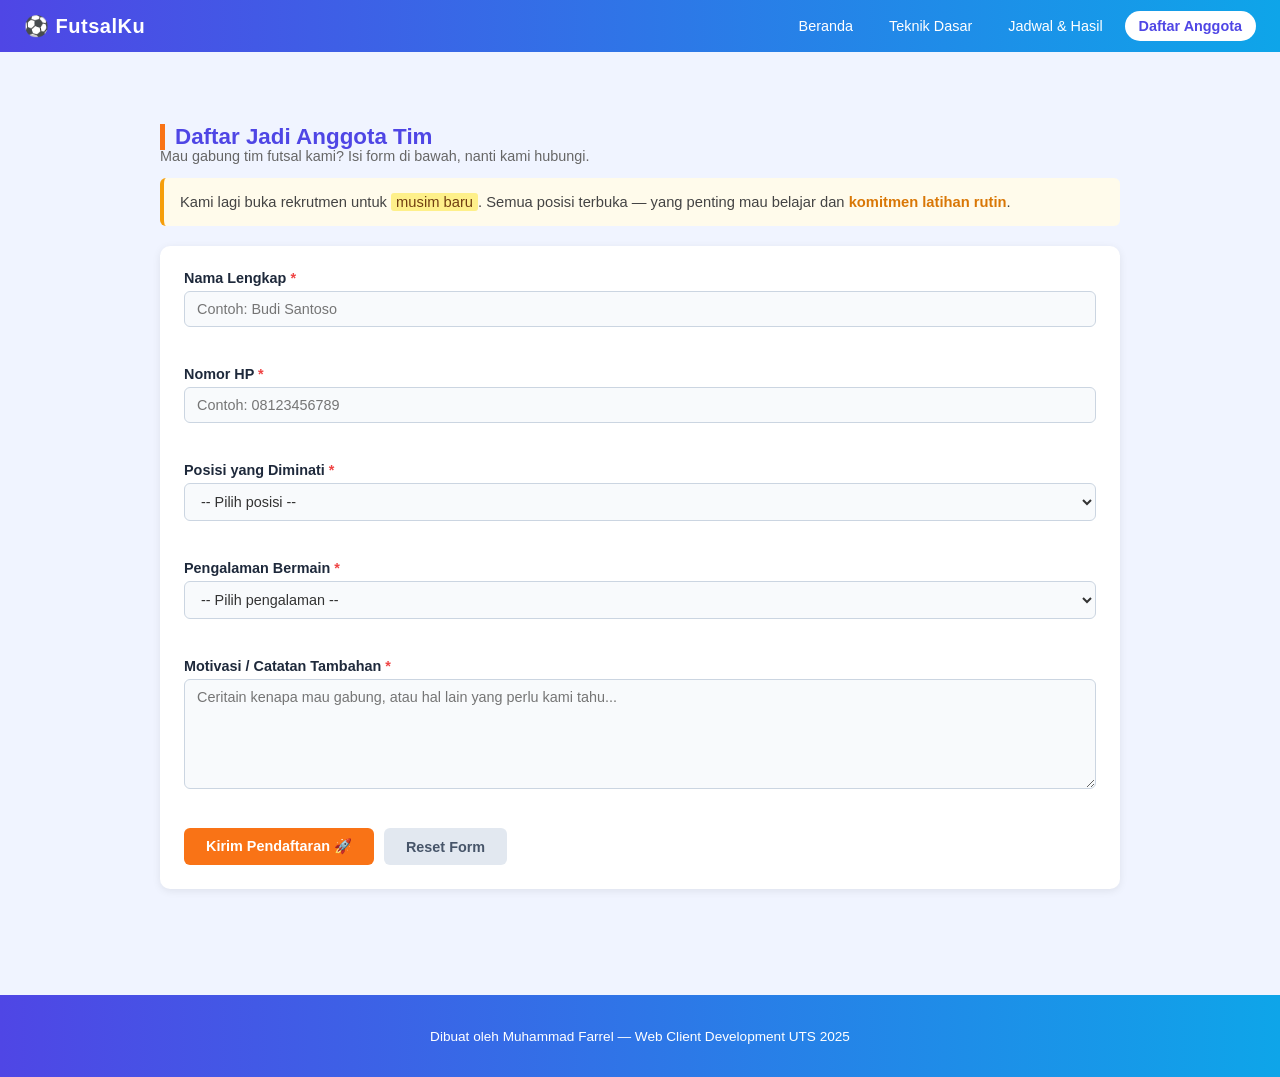
==== daftar.html @ a8e149c3 "UAS: Tambah form pendaftaran anggota tim futsal dengan validasi JS dan localStorage" ====
<!DOCTYPE html>
<html lang="id">
<head>
  <meta charset="UTF-8" />
  <meta name="viewport" content="width=device-width, initial-scale=1.0" />
  <title>FutsalKu - Daftar Anggota</title>
  <link rel="stylesheet" href="style.css" />
</head>
<body>

  <nav>
    <a href="index.html" class="nav-brand">⚽ FutsalKu</a>
    <ul class="nav-links">
      <li><a href="index.html">Beranda</a></li>
      <li><a href="teknik.html">Teknik Dasar</a></li>
      <li><a href="jadwal.html">Jadwal &amp; Hasil</a></li>
      <li><a href="daftar.html" class="active">Daftar Anggota</a></li>
    </ul>
  </nav>

  <div class="section">

    <h2>Daftar Jadi Anggota Tim</h2>
    <p style="color: #666; font-size: 0.9rem; margin-top: -8px; margin-bottom: 14px;">
      Mau gabung tim futsal kami? Isi form di bawah, nanti kami hubungi.
    </p>

    <div class="info-box">
      Kami lagi buka rekrutmen untuk <mark class="highlight">musim baru</mark>. 
      Semua posisi terbuka — yang penting mau belajar dan <strong>komitmen latihan rutin</strong>.
    </div>

    <!-- FORM PENDAFTARAN -->
    <form id="form-daftar" class="form-daftar" novalidate>

      <div class="form-group">
        <label for="nama">Nama Lengkap <span class="required-mark">*</span></label>
        <input
          type="text"
          id="nama"
          name="nama"
          placeholder="Contoh: Budi Santoso"
          minlength="3"
          maxlength="60"
        />
        <span class="error-msg" id="error-nama"></span>
      </div>

      <div class="form-group">
        <label for="noHp">Nomor HP <span class="required-mark">*</span></label>
        <input
          type="tel"
          id="noHp"
          name="noHp"
          placeholder="Contoh: 08123456789"
          pattern="^08[0-9]{8,11}$"
        />
        <span class="error-msg" id="error-noHp"></span>
      </div>

      <div class="form-group">
        <label for="posisi">Posisi yang Diminati <span class="required-mark">*</span></label>
        <select id="posisi" name="posisi">
          <option value="">-- Pilih posisi --</option>
          <option value="Kiper (GK)">Kiper (GK)</option>
          <option value="Anchor">Anchor</option>
          <option value="Flank Kiri">Flank Kiri</option>
          <option value="Flank Kanan">Flank Kanan</option>
          <option value="Pivot">Pivot</option>
          <option value="Fleksibel">Fleksibel (bisa semua)</option>
        </select>
        <span class="error-msg" id="error-posisi"></span>
      </div>

      <div class="form-group">
        <label for="pengalaman">Pengalaman Bermain <span class="required-mark">*</span></label>
        <select id="pengalaman" name="pengalaman">
          <option value="">-- Pilih pengalaman --</option>
          <option value="Pemula (belum pernah)">Pemula (belum pernah main)</option>
          <option value="Casual (main santai)">Casual (main santai)</option>
          <option value="1-2 tahun">1–2 tahun</option>
          <option value="3-5 tahun">3–5 tahun</option>
          <option value="Lebih dari 5 tahun">Lebih dari 5 tahun</option>
        </select>
        <span class="error-msg" id="error-pengalaman"></span>
      </div>

      <div class="form-group">
        <label for="motivasi">Motivasi / Catatan Tambahan <span class="required-mark">*</span></label>
        <textarea
          id="motivasi"
          name="motivasi"
          rows="4"
          placeholder="Ceritain kenapa mau gabung, atau hal lain yang perlu kami tahu..."
          minlength="10"
          maxlength="400"
        ></textarea>
        <span class="error-msg" id="error-motivasi"></span>
      </div>

      <div class="form-actions">
        <button type="submit" id="btn-submit" class="btn-form">Kirim Pendaftaran 🚀</button>
        <button type="button" id="btn-reset" class="btn-form btn-form-secondary">Reset Form</button>
      </div>

    </form>

    <!-- PESAN SUKSES -->
    <div id="sukses-msg" class="sukses-box" style="display:none;">
      ✅ <strong>Pendaftaran berhasil disimpan!</strong><br>
      Kami akan menghubungi kamu secepatnya. Pantau terus info latihan di halaman
      <a href="jadwal.html">Jadwal &amp; Hasil</a>.
    </div>

    <!-- TAMPILAN DATA TERSIMPAN -->
    <div id="data-tersimpan-wrapper" style="display:none;">
      <h2>Data Pendaftaran Tersimpan</h2>
      <p style="color:#666; font-size:0.9rem; margin-top:-8px; margin-bottom:12px;">
        Data ini diambil dari localStorage browser kamu.
      </p>
      <div class="info-box" id="data-tersimpan-isi"></div>
      <button type="button" id="btn-hapus" class="btn-form btn-form-danger" style="margin-top:10px;">
        🗑️ Hapus Data
      </button>
    </div>

  </div>

  <footer>
    <p>Dibuat oleh Muhammad Farrel &mdash; Web Client Development UTS 2025</p>
  </footer>

  <script>
    // =============================================
    // Kunci localStorage
    // =============================================
    const STORAGE_KEY = 'futsalku_daftar';

    // Referensi elemen
    const form         = document.getElementById('form-daftar');
    const suksesMsg    = document.getElementById('sukses-msg');
    const dataWrapper  = document.getElementById('data-tersimpan-wrapper');
    const dataIsi      = document.getElementById('data-tersimpan-isi');
    const btnReset     = document.getElementById('btn-reset');
    const btnHapus     = document.getElementById('btn-hapus');

    // =============================================
    // Isi ulang form dari localStorage saat halaman dibuka
    // =============================================
    function muatDataTersimpan() {
      const raw = localStorage.getItem(STORAGE_KEY);
      if (!raw) return;

      const data = JSON.parse(raw);

      // Isi kembali nilai di form
      document.getElementById('nama').value        = data.nama        || '';
      document.getElementById('noHp').value        = data.noHp        || '';
      document.getElementById('posisi').value      = data.posisi      || '';
      document.getElementById('pengalaman').value  = data.pengalaman  || '';
      document.getElementById('motivasi').value    = data.motivasi    || '';

      // Tampilkan ringkasan data di bawah form
      tampilkanDataTersimpan(data);
    }

    function tampilkanDataTersimpan(data) {
      dataWrapper.style.display = 'block';
      dataIsi.innerHTML =
        '<strong>Nama:</strong> '        + data.nama       + '<br>' +
        '<strong>No. HP:</strong> '      + data.noHp       + '<br>' +
        '<strong>Posisi:</strong> '      + data.posisi     + '<br>' +
        '<strong>Pengalaman:</strong> '  + data.pengalaman + '<br>' +
        '<strong>Motivasi:</strong> '    + data.motivasi;
    }

    // =============================================
    // Validasi manual JavaScript
    // =============================================
    function clearErrors() {
      document.querySelectorAll('.error-msg').forEach(el => el.textContent = '');
      document.querySelectorAll('.form-group input, .form-group select, .form-group textarea')
        .forEach(el => el.classList.remove('input-error'));
    }

    function setError(fieldId, pesan) {
      document.getElementById('error-' + fieldId).textContent = pesan;
      document.getElementById(fieldId).classList.add('input-error');
    }

    function validasiForm() {
      clearErrors();
      let valid = true;

      const nama       = document.getElementById('nama').value.trim();
      const noHp       = document.getElementById('noHp').value.trim();
      const posisi     = document.getElementById('posisi').value;
      const pengalaman = document.getElementById('pengalaman').value;
      const motivasi   = document.getElementById('motivasi').value.trim();

      if (nama.length < 3) {
        setError('nama', 'Nama minimal 3 karakter.');
        valid = false;
      }

      // Validasi nomor HP: harus diawali 08 dan panjang 10-13 digit
      if (!/^08[0-9]{8,11}$/.test(noHp)) {
        setError('noHp', 'Nomor HP tidak valid. Contoh: 08123456789');
        valid = false;
      }

      if (!posisi) {
        setError('posisi', 'Pilih posisi yang kamu minati.');
        valid = false;
      }

      if (!pengalaman) {
        setError('pengalaman', 'Pilih tingkat pengalamanmu.');
        valid = false;
      }

      if (motivasi.length < 10) {
        setError('motivasi', 'Isi motivasi minimal 10 karakter.');
        valid = false;
      }

      return valid;
    }

    // =============================================
    // Submit form
    // =============================================
    form.addEventListener('submit', function (e) {
      e.preventDefault();

      if (!validasiForm()) return;

      const data = {
        nama:       document.getElementById('nama').value.trim(),
        noHp:       document.getElementById('noHp').value.trim(),
        posisi:     document.getElementById('posisi').value,
        pengalaman: document.getElementById('pengalaman').value,
        motivasi:   document.getElementById('motivasi').value.trim(),
        waktu:      new Date().toLocaleString('id-ID')
      };

      // Simpan ke localStorage
      localStorage.setItem(STORAGE_KEY, JSON.stringify(data));

      // Tampilkan pesan sukses
      suksesMsg.style.display = 'block';
      suksesMsg.scrollIntoView({ behavior: 'smooth', block: 'center' });

      // Update tampilan data tersimpan
      tampilkanDataTersimpan(data);
    });

    // =============================================
    // Reset form
    // =============================================
    btnReset.addEventListener('click', function () {
      clearErrors();
      form.reset();
      suksesMsg.style.display = 'none';
    });

    // =============================================
    // Hapus data dari localStorage
    // =============================================
    btnHapus.addEventListener('click', function () {
      localStorage.removeItem(STORAGE_KEY);
      dataWrapper.style.display = 'none';
      suksesMsg.style.display = 'none';
      form.reset();
      clearErrors();
    });

    // =============================================
    // Jalankan saat halaman pertama kali dibuka
    // =============================================
    muatDataTersimpan();
  </script>

</body>
</html>
---- style.css ----
/* style.css - FutsalKu */

body {
    font-family: Arial, sans-serif;
    margin: 0;
    padding: 0;
    background-color: #f0f4ff;
    color: #333;
}

/* ====== NAVBAR ====== */
nav {
    background: linear-gradient(to right, #4f46e5, #0ea5e9);
    padding: 14px 24px;
    display: flex;
    align-items: center;
    justify-content: space-between;
}

.nav-brand {
    color: white;
    text-decoration: none;
    font-size: 1.25rem;
    font-weight: bold;
    letter-spacing: 0.5px;
}

.nav-links {
    list-style: none;
    margin: 0;
    padding: 0;
    display: flex;
    gap: 8px;
}

.nav-links li a {
    color: white;
    text-decoration: none;
    padding: 7px 14px;
    border-radius: 20px;
    font-size: 0.9rem;
}

.nav-links li a:hover {
    background-color: rgba(255, 255, 255, 0.25);
}

.nav-links li a.active {
    background-color: white;
    color: #4f46e5;
    font-weight: bold;
}

/* ====== HERO ====== */
.hero {
    background: linear-gradient(135deg, #4f46e5 0%, #06b6d4 100%);
    color: white;
    padding: 60px 24px;
    text-align: center;
}

.hero h1 {
    font-size: 2.2rem;
    margin-bottom: 12px;
}

.hero p {
    font-size: 1.05rem;
    color: #dbeafe;
    margin-bottom: 24px;
    max-width: 500px;
    margin-left: auto;
    margin-right: auto;
}

.btn {
    display: inline-block;
    background-color: #f97316;
    color: white;
    padding: 10px 26px;
    border-radius: 6px;
    text-decoration: none;
    font-weight: bold;
    font-size: 0.95rem;
}

.btn:hover {
    background-color: #ea580c;
}

/* ====== SECTION ====== */
.section {
    max-width: 960px;
    margin: 0 auto;
    padding: 36px 20px;
}

h2 {
    font-size: 1.4rem;
    color: #4f46e5;
    margin-top: 36px;
    margin-bottom: 6px;
    border-left: 5px solid #f97316;
    padding-left: 10px;
}

/* ====== INFO BOX ====== */
.info-box {
    background-color: #fffbeb;
    border-left: 4px solid #f59e0b;
    padding: 12px 16px;
    margin: 14px 0;
    border-radius: 6px;
    font-size: 0.92rem;
    line-height: 1.65;
    color: #444;
}

.info-box strong {
    color: #d97706;
}

/* ====== CARDS ====== */
.card-grid {
    display: flex;
    flex-wrap: wrap;
    gap: 14px;
    margin: 16px 0;
}

.card {
    background-color: white;
    border-radius: 10px;
    padding: 18px;
    flex: 1 1 200px;
    box-shadow: 0 2px 6px rgba(0,0,0,0.08);
    border-top: 4px solid #ccc;
}

/* warna card beda-beda biar variatif */
.card:nth-child(1) { border-top-color: #f97316; }
.card:nth-child(2) { border-top-color: #8b5cf6; }
.card:nth-child(3) { border-top-color: #10b981; }
.card:nth-child(4) { border-top-color: #0ea5e9; }

.card .icon {
    font-size: 2rem;
    margin-bottom: 10px;
    display: block;
}

.card h3 {
    margin: 0 0 8px 0;
    font-size: 1rem;
    color: #222;
}

.card p {
    margin: 0;
    font-size: 0.88rem;
    color: #555;
    line-height: 1.5;
}

/* ====== TEKNIK LIST ====== */
.teknik-list {
    margin: 14px 0;
}

.teknik-item {
    background-color: white;
    border: 1px solid #e2e8f0;
    border-radius: 8px;
    padding: 14px 16px;
    margin-bottom: 10px;
    display: flex;
    gap: 14px;
    align-items: flex-start;
    box-shadow: 0 1px 4px rgba(0,0,0,0.05);
}

/* nomor teknik warna berganti */
.teknik-number {
    color: white;
    font-weight: bold;
    font-size: 1rem;
    width: 34px;
    height: 34px;
    border-radius: 8px;
    display: flex;
    align-items: center;
    justify-content: center;
    flex-shrink: 0;
    background-color: #4f46e5;
}

.teknik-item:nth-child(2) .teknik-number { background-color: #10b981; }
.teknik-item:nth-child(3) .teknik-number { background-color: #f97316; }
.teknik-item:nth-child(4) .teknik-number { background-color: #8b5cf6; }
.teknik-item:nth-child(5) .teknik-number { background-color: #0ea5e9; }
.teknik-item:nth-child(6) .teknik-number { background-color: #ec4899; }

.teknik-content h3 {
    margin: 0 0 5px 0;
    font-size: 0.98rem;
    color: #1e293b;
}

.teknik-content p {
    margin: 0;
    font-size: 0.88rem;
    color: #555;
    line-height: 1.55;
}

/* ====== TABEL ====== */
table {
    width: 100%;
    border-collapse: collapse;
    background-color: white;
    font-size: 0.9rem;
    border-radius: 8px;
    overflow: hidden;
    box-shadow: 0 1px 4px rgba(0,0,0,0.07);
}

th, td {
    border: 1px solid #e2e8f0;
    padding: 10px 12px;
    text-align: left;
}

th {
    background-color: #4f46e5;
    color: white;
    font-weight: bold;
}

tr:nth-child(even) {
    background-color: #f8f9ff;
}

/* ====== BADGE ====== */
.badge {
    display: inline-block;
    padding: 3px 10px;
    border-radius: 20px;
    font-size: 0.78rem;
    font-weight: bold;
}

.badge-menang { background-color: #d1fae5; color: #065f46; }
.badge-seri   { background-color: #fef9c3; color: #78350f; }
.badge-kalah  { background-color: #fee2e2; color: #991b1b; }

/* ====== HIGHLIGHT ====== */
.highlight {
    background-color: #fef08a;
    padding: 1px 5px;
    border-radius: 3px;
    color: #713f12;
}

/* ====== FOOTER ====== */
footer {
    background: linear-gradient(to right, #4f46e5, #0ea5e9);
    color: white;
    text-align: center;
    padding: 20px;
    font-size: 0.85rem;
    margin-top: 50px;
}

/* ====== FORM DAFTAR ANGGOTA ====== */
.form-daftar {
    background-color: white;
    border-radius: 10px;
    padding: 24px;
    box-shadow: 0 2px 8px rgba(0,0,0,0.08);
    margin: 20px 0;
}

.form-group {
    margin-bottom: 18px;
    display: flex;
    flex-direction: column;
    gap: 5px;
}

.form-group label {
    font-size: 0.9rem;
    font-weight: bold;
    color: #1e293b;
}

.required-mark {
    color: #ef4444;
}

.form-group input,
.form-group select,
.form-group textarea {
    padding: 9px 12px;
    border: 1px solid #cbd5e1;
    border-radius: 6px;
    font-size: 0.9rem;
    font-family: Arial, sans-serif;
    color: #333;
    background-color: #f8fafc;
    outline: none;
    transition: border-color 0.2s;
}

.form-group input:focus,
.form-group select:focus,
.form-group textarea:focus {
    border-color: #4f46e5;
    background-color: #fff;
}

.form-group textarea {
    resize: vertical;
    min-height: 90px;
}

/* Error state */
.input-error {
    border-color: #ef4444 !important;
    background-color: #fff5f5 !important;
}

.error-msg {
    font-size: 0.8rem;
    color: #dc2626;
    min-height: 16px;
}

/* Tombol form */
.form-actions {
    display: flex;
    gap: 10px;
    flex-wrap: wrap;
    margin-top: 4px;
}

.btn-form {
    padding: 10px 22px;
    border: none;
    border-radius: 6px;
    font-size: 0.9rem;
    font-weight: bold;
    cursor: pointer;
    background-color: #f97316;
    color: white;
}

.btn-form:hover {
    background-color: #ea580c;
}

.btn-form-secondary {
    background-color: #e2e8f0;
    color: #475569;
}

.btn-form-secondary:hover {
    background-color: #cbd5e1;
}

.btn-form-danger {
    background-color: #fee2e2;
    color: #991b1b;
}

.btn-form-danger:hover {
    background-color: #fecaca;
}

/* Kotak sukses */
.sukses-box {
    background-color: #d1fae5;
    border-left: 4px solid #10b981;
    padding: 14px 16px;
    margin-top: 16px;
    border-radius: 6px;
    font-size: 0.92rem;
    color: #065f46;
    line-height: 1.6;
}

.sukses-box a {
    color: #047857;
    font-weight: bold;
}
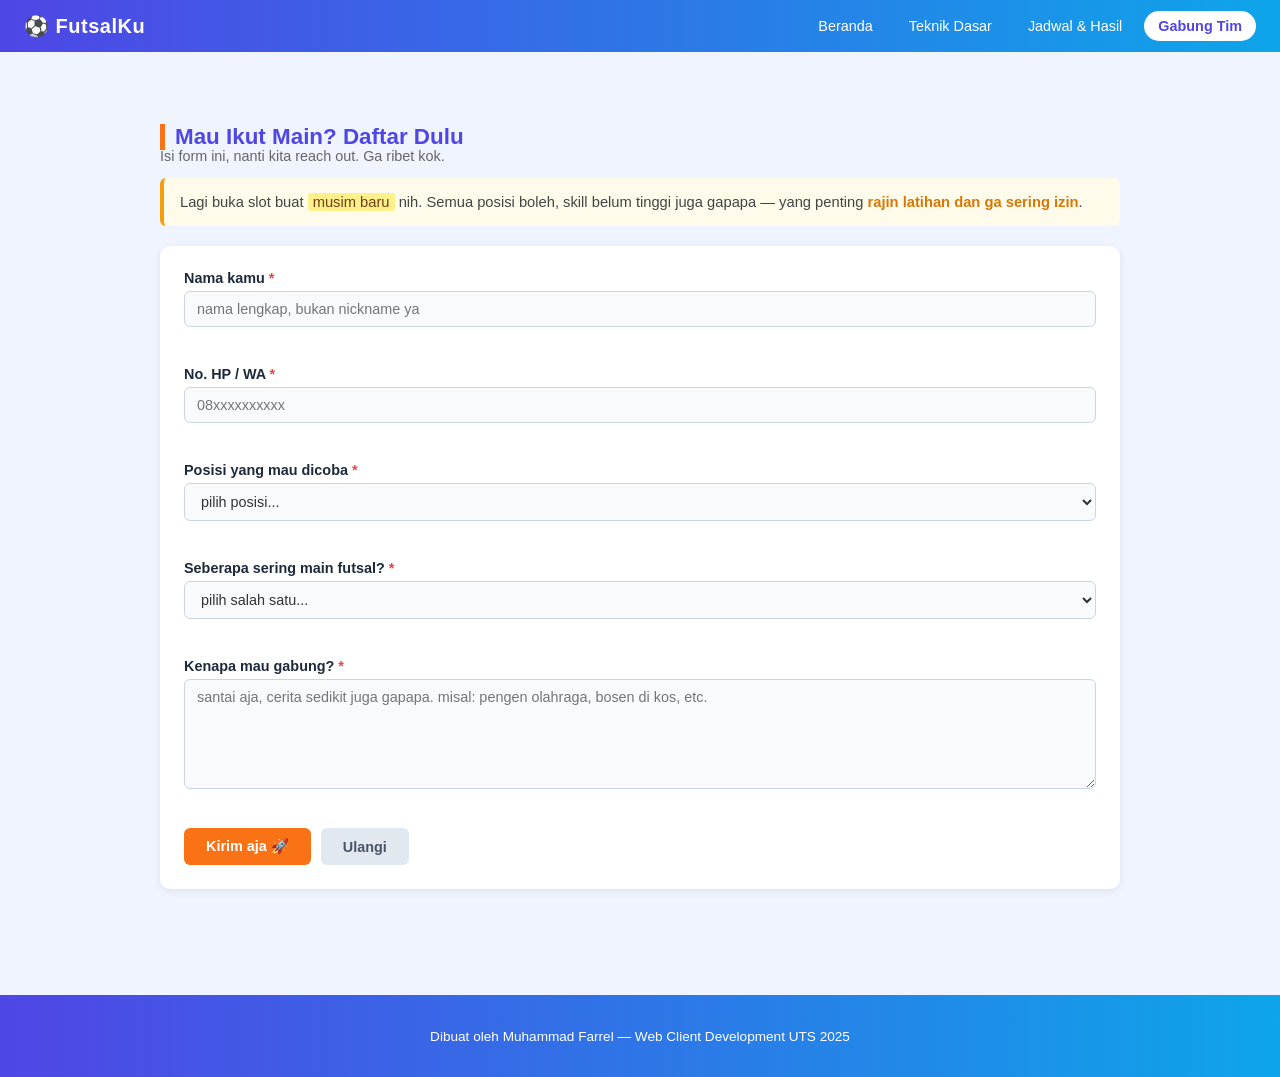
==== commit 115fdada: "fix: revisi teks form biar lebih natural, ga kaku" ====
--- a/daftar.html
+++ b/daftar.html
@@ -3,7 +3,7 @@
 <head>
   <meta charset="UTF-8" />
   <meta name="viewport" content="width=device-width, initial-scale=1.0" />
-  <title>FutsalKu - Daftar Anggota</title>
+  <title>FutsalKu - Gabung Tim</title>
   <link rel="stylesheet" href="style.css" />
 </head>
 <body>
@@ -14,32 +14,32 @@
       <li><a href="index.html">Beranda</a></li>
       <li><a href="teknik.html">Teknik Dasar</a></li>
       <li><a href="jadwal.html">Jadwal &amp; Hasil</a></li>
-      <li><a href="daftar.html" class="active">Daftar Anggota</a></li>
+      <li><a href="daftar.html" class="active">Gabung Tim</a></li>
     </ul>
   </nav>
 
   <div class="section">
 
-    <h2>Daftar Jadi Anggota Tim</h2>
+    <h2>Mau Ikut Main? Daftar Dulu</h2>
     <p style="color: #666; font-size: 0.9rem; margin-top: -8px; margin-bottom: 14px;">
-      Mau gabung tim futsal kami? Isi form di bawah, nanti kami hubungi.
+      Isi form ini, nanti kita reach out. Ga ribet kok.
     </p>
 
     <div class="info-box">
-      Kami lagi buka rekrutmen untuk <mark class="highlight">musim baru</mark>. 
-      Semua posisi terbuka — yang penting mau belajar dan <strong>komitmen latihan rutin</strong>.
+      Lagi buka slot buat <mark class="highlight">musim baru</mark> nih.
+      Semua posisi boleh, skill belum tinggi juga gapapa — yang penting <strong>rajin latihan dan ga sering izin</strong>.
     </div>
 
     <!-- FORM PENDAFTARAN -->
     <form id="form-daftar" class="form-daftar" novalidate>
 
       <div class="form-group">
-        <label for="nama">Nama Lengkap <span class="required-mark">*</span></label>
+        <label for="nama">Nama kamu <span class="required-mark">*</span></label>
         <input
           type="text"
           id="nama"
           name="nama"
-          placeholder="Contoh: Budi Santoso"
+          placeholder="nama lengkap, bukan nickname ya"
           minlength="3"
           maxlength="60"
         />
@@ -47,51 +47,51 @@
       </div>
 
       <div class="form-group">
-        <label for="noHp">Nomor HP <span class="required-mark">*</span></label>
+        <label for="noHp">No. HP / WA <span class="required-mark">*</span></label>
         <input
           type="tel"
           id="noHp"
           name="noHp"
-          placeholder="Contoh: 08123456789"
+          placeholder="08xxxxxxxxxx"
           pattern="^08[0-9]{8,11}$"
         />
         <span class="error-msg" id="error-noHp"></span>
       </div>
 
       <div class="form-group">
-        <label for="posisi">Posisi yang Diminati <span class="required-mark">*</span></label>
+        <label for="posisi">Posisi yang mau dicoba <span class="required-mark">*</span></label>
         <select id="posisi" name="posisi">
-          <option value="">-- Pilih posisi --</option>
+          <option value="">pilih posisi...</option>
           <option value="Kiper (GK)">Kiper (GK)</option>
           <option value="Anchor">Anchor</option>
           <option value="Flank Kiri">Flank Kiri</option>
           <option value="Flank Kanan">Flank Kanan</option>
           <option value="Pivot">Pivot</option>
-          <option value="Fleksibel">Fleksibel (bisa semua)</option>
+          <option value="Fleksibel">Fleksibel / belum tau</option>
         </select>
         <span class="error-msg" id="error-posisi"></span>
       </div>
 
       <div class="form-group">
-        <label for="pengalaman">Pengalaman Bermain <span class="required-mark">*</span></label>
+        <label for="pengalaman">Seberapa sering main futsal? <span class="required-mark">*</span></label>
         <select id="pengalaman" name="pengalaman">
-          <option value="">-- Pilih pengalaman --</option>
-          <option value="Pemula (belum pernah)">Pemula (belum pernah main)</option>
-          <option value="Casual (main santai)">Casual (main santai)</option>
-          <option value="1-2 tahun">1–2 tahun</option>
-          <option value="3-5 tahun">3–5 tahun</option>
-          <option value="Lebih dari 5 tahun">Lebih dari 5 tahun</option>
+          <option value="">pilih salah satu...</option>
+          <option value="Pemula (belum pernah)">Baru mau nyoba, belum pernah sama sekali</option>
+          <option value="Casual (main santai)">Pernah main, tapi casual aja</option>
+          <option value="1-2 tahun">Udah main 1–2 tahun</option>
+          <option value="3-5 tahun">3–5 tahun, lumayan lah</option>
+          <option value="Lebih dari 5 tahun">Lebih dari 5 tahun, udah veteran</option>
         </select>
         <span class="error-msg" id="error-pengalaman"></span>
       </div>
 
       <div class="form-group">
-        <label for="motivasi">Motivasi / Catatan Tambahan <span class="required-mark">*</span></label>
+        <label for="motivasi">Kenapa mau gabung? <span class="required-mark">*</span></label>
         <textarea
           id="motivasi"
           name="motivasi"
           rows="4"
-          placeholder="Ceritain kenapa mau gabung, atau hal lain yang perlu kami tahu..."
+          placeholder="santai aja, cerita sedikit juga gapapa. misal: pengen olahraga, bosen di kos, etc."
           minlength="10"
           maxlength="400"
         ></textarea>
@@ -99,28 +99,28 @@
       </div>
 
       <div class="form-actions">
-        <button type="submit" id="btn-submit" class="btn-form">Kirim Pendaftaran 🚀</button>
-        <button type="button" id="btn-reset" class="btn-form btn-form-secondary">Reset Form</button>
+        <button type="submit" id="btn-submit" class="btn-form">Kirim aja 🚀</button>
+        <button type="button" id="btn-reset" class="btn-form btn-form-secondary">Ulangi</button>
       </div>
 
     </form>
 
     <!-- PESAN SUKSES -->
     <div id="sukses-msg" class="sukses-box" style="display:none;">
-      ✅ <strong>Pendaftaran berhasil disimpan!</strong><br>
-      Kami akan menghubungi kamu secepatnya. Pantau terus info latihan di halaman
-      <a href="jadwal.html">Jadwal &amp; Hasil</a>.
+      ✅ <strong>Oke, udah masuk!</strong><br>
+      Ntar kami hubungi via WA. Sambil nunggu, cek jadwal latihan di
+      <a href="jadwal.html">Jadwal &amp; Hasil</a> biar tau kita latihan kapan aja.
     </div>
 
     <!-- TAMPILAN DATA TERSIMPAN -->
     <div id="data-tersimpan-wrapper" style="display:none;">
-      <h2>Data Pendaftaran Tersimpan</h2>
+      <h2>Data yang udah kamu kirim</h2>
       <p style="color:#666; font-size:0.9rem; margin-top:-8px; margin-bottom:12px;">
-        Data ini diambil dari localStorage browser kamu.
+        Ini tersimpan di browser kamu, jadi ga hilang walau di-refresh.
       </p>
       <div class="info-box" id="data-tersimpan-isi"></div>
       <button type="button" id="btn-hapus" class="btn-form btn-form-danger" style="margin-top:10px;">
-        🗑️ Hapus Data
+        🗑️ Hapus &amp; mulai ulang
       </button>
     </div>
 
@@ -131,61 +131,50 @@
   </footer>
 
   <script>
-    // =============================================
-    // Kunci localStorage
-    // =============================================
     const STORAGE_KEY = 'futsalku_daftar';
 
-    // Referensi elemen
-    const form         = document.getElementById('form-daftar');
-    const suksesMsg    = document.getElementById('sukses-msg');
-    const dataWrapper  = document.getElementById('data-tersimpan-wrapper');
-    const dataIsi      = document.getElementById('data-tersimpan-isi');
-    const btnReset     = document.getElementById('btn-reset');
-    const btnHapus     = document.getElementById('btn-hapus');
-
-    // =============================================
-    // Isi ulang form dari localStorage saat halaman dibuka
-    // =============================================
+    const form        = document.getElementById('form-daftar');
+    const suksesMsg   = document.getElementById('sukses-msg');
+    const dataWrapper = document.getElementById('data-tersimpan-wrapper');
+    const dataIsi     = document.getElementById('data-tersimpan-isi');
+    const btnReset    = document.getElementById('btn-reset');
+    const btnHapus    = document.getElementById('btn-hapus');
+
+    // Muat data dari localStorage waktu halaman dibuka
     function muatDataTersimpan() {
       const raw = localStorage.getItem(STORAGE_KEY);
       if (!raw) return;
 
       const data = JSON.parse(raw);
 
-      // Isi kembali nilai di form
-      document.getElementById('nama').value        = data.nama        || '';
-      document.getElementById('noHp').value        = data.noHp        || '';
-      document.getElementById('posisi').value      = data.posisi      || '';
-      document.getElementById('pengalaman').value  = data.pengalaman  || '';
-      document.getElementById('motivasi').value    = data.motivasi    || '';
-
-      // Tampilkan ringkasan data di bawah form
+      document.getElementById('nama').value       = data.nama       || '';
+      document.getElementById('noHp').value       = data.noHp       || '';
+      document.getElementById('posisi').value     = data.posisi     || '';
+      document.getElementById('pengalaman').value = data.pengalaman || '';
+      document.getElementById('motivasi').value   = data.motivasi   || '';
+
       tampilkanDataTersimpan(data);
     }
 
     function tampilkanDataTersimpan(data) {
       dataWrapper.style.display = 'block';
       dataIsi.innerHTML =
-        '<strong>Nama:</strong> '        + data.nama       + '<br>' +
-        '<strong>No. HP:</strong> '      + data.noHp       + '<br>' +
-        '<strong>Posisi:</strong> '      + data.posisi     + '<br>' +
-        '<strong>Pengalaman:</strong> '  + data.pengalaman + '<br>' +
-        '<strong>Motivasi:</strong> '    + data.motivasi;
-    }
-
-    // =============================================
-    // Validasi manual JavaScript
-    // =============================================
+        '<strong>Nama:</strong> '       + data.nama       + '<br>' +
+        '<strong>No. HP:</strong> '     + data.noHp       + '<br>' +
+        '<strong>Posisi:</strong> '     + data.posisi     + '<br>' +
+        '<strong>Pengalaman:</strong> ' + data.pengalaman + '<br>' +
+        '<strong>Motivasi:</strong> '   + data.motivasi;
+    }
+
     function clearErrors() {
       document.querySelectorAll('.error-msg').forEach(el => el.textContent = '');
       document.querySelectorAll('.form-group input, .form-group select, .form-group textarea')
         .forEach(el => el.classList.remove('input-error'));
     }
 
-    function setError(fieldId, pesan) {
-      document.getElementById('error-' + fieldId).textContent = pesan;
-      document.getElementById(fieldId).classList.add('input-error');
+    function setError(id, pesan) {
+      document.getElementById('error-' + id).textContent = pesan;
+      document.getElementById(id).classList.add('input-error');
     }
 
     function validasiForm() {
@@ -199,40 +188,35 @@
       const motivasi   = document.getElementById('motivasi').value.trim();
 
       if (nama.length < 3) {
-        setError('nama', 'Nama minimal 3 karakter.');
-        valid = false;
-      }
-
-      // Validasi nomor HP: harus diawali 08 dan panjang 10-13 digit
+        setError('nama', 'Nama kurang panjang, minimal 3 karakter ya.');
+        valid = false;
+      }
+
       if (!/^08[0-9]{8,11}$/.test(noHp)) {
-        setError('noHp', 'Nomor HP tidak valid. Contoh: 08123456789');
+        setError('noHp', 'Format nomor HP salah. Harus diawali 08, contoh: 08123456789');
         valid = false;
       }
 
       if (!posisi) {
-        setError('posisi', 'Pilih posisi yang kamu minati.');
+        setError('posisi', 'Pilih posisi dulu.');
         valid = false;
       }
 
       if (!pengalaman) {
-        setError('pengalaman', 'Pilih tingkat pengalamanmu.');
+        setError('pengalaman', 'Pilih salah satu dulu.');
         valid = false;
       }
 
       if (motivasi.length < 10) {
-        setError('motivasi', 'Isi motivasi minimal 10 karakter.');
+        setError('motivasi', 'Isi dikit dong, minimal 10 karakter.');
         valid = false;
       }
 
       return valid;
     }
 
-    // =============================================
-    // Submit form
-    // =============================================
-    form.addEventListener('submit', function (e) {
+    form.addEventListener('submit', function(e) {
       e.preventDefault();
-
       if (!validasiForm()) return;
 
       const data = {
@@ -244,30 +228,20 @@
         waktu:      new Date().toLocaleString('id-ID')
       };
 
-      // Simpan ke localStorage
       localStorage.setItem(STORAGE_KEY, JSON.stringify(data));
 
-      // Tampilkan pesan sukses
       suksesMsg.style.display = 'block';
       suksesMsg.scrollIntoView({ behavior: 'smooth', block: 'center' });
-
-      // Update tampilan data tersimpan
       tampilkanDataTersimpan(data);
     });
 
-    // =============================================
-    // Reset form
-    // =============================================
-    btnReset.addEventListener('click', function () {
+    btnReset.addEventListener('click', function() {
       clearErrors();
       form.reset();
       suksesMsg.style.display = 'none';
     });
 
-    // =============================================
-    // Hapus data dari localStorage
-    // =============================================
-    btnHapus.addEventListener('click', function () {
+    btnHapus.addEventListener('click', function() {
       localStorage.removeItem(STORAGE_KEY);
       dataWrapper.style.display = 'none';
       suksesMsg.style.display = 'none';
@@ -275,9 +249,6 @@
       clearErrors();
     });
 
-    // =============================================
-    // Jalankan saat halaman pertama kali dibuka
-    // =============================================
     muatDataTersimpan();
   </script>
 
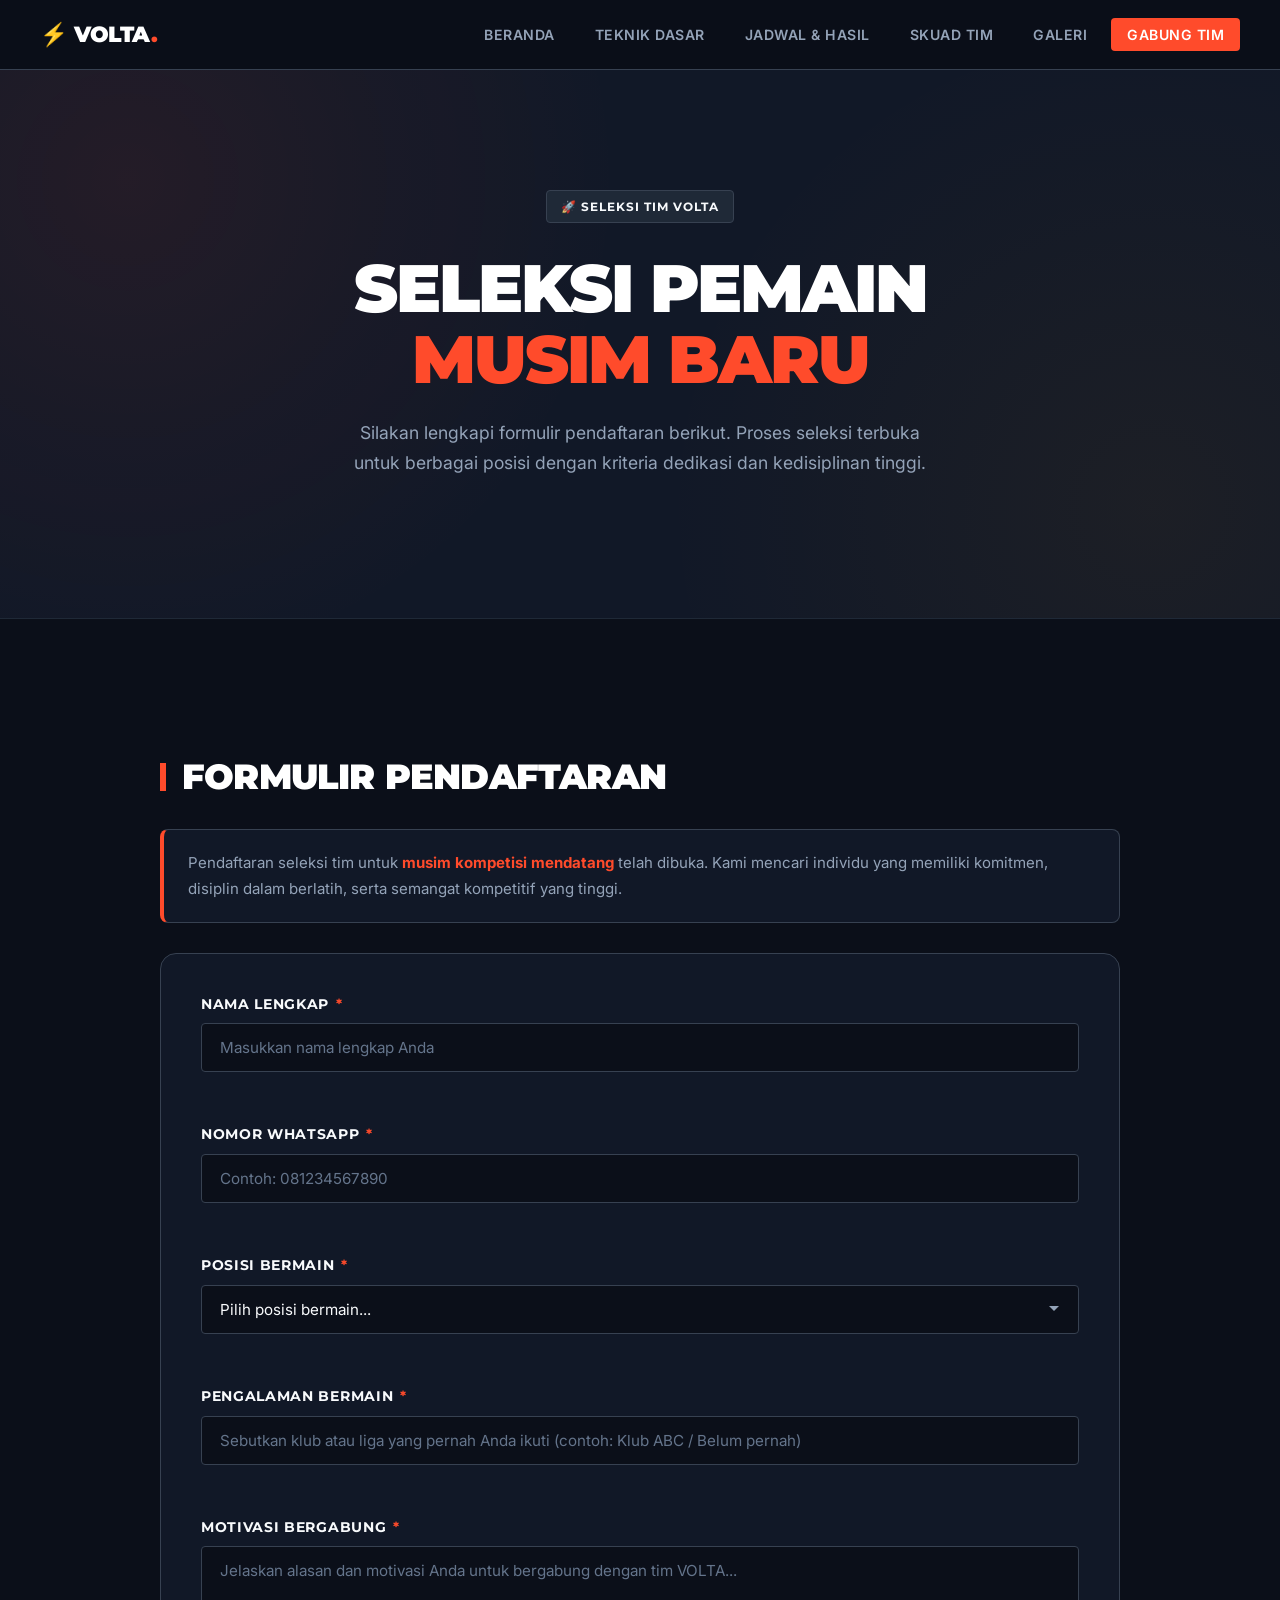
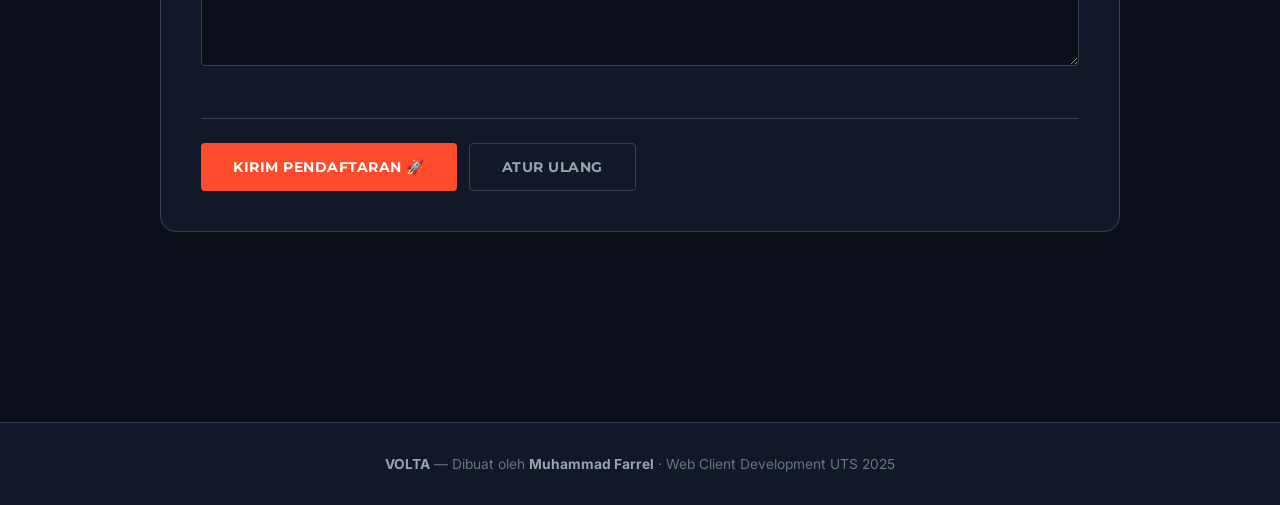
==== commit 60083aa5: "updatean terbaru" ====
--- a/daftar.html
+++ b/daftar.html
@@ -3,43 +3,51 @@
 <head>
   <meta charset="UTF-8" />
   <meta name="viewport" content="width=device-width, initial-scale=1.0" />
-  <title>FutsalKu - Gabung Tim</title>
+  <title>VOLTA — Gabung Tim</title>
+  <meta name="description" content="Gabung tim futsal VOLTA! Isi form pendaftaran — semua posisi boleh, skill belum tinggi juga gapapa.">
   <link rel="stylesheet" href="style.css" />
 </head>
 <body>
 
   <nav>
-    <a href="index.html" class="nav-brand">⚽ FutsalKu</a>
+    <a href="index.html" class="nav-brand">⚡ VOLTA</a>
     <ul class="nav-links">
       <li><a href="index.html">Beranda</a></li>
       <li><a href="teknik.html">Teknik Dasar</a></li>
-      <li><a href="jadwal.html">Jadwal &amp; Hasil</a></li>
+      <li><a href="jadwal.html">Jadwal & Hasil</a></li>
+      <li><a href="skuad.html">Skuad Tim</a></li>
+      <li><a href="galeri.html">Galeri</a></li>
       <li><a href="daftar.html" class="active">Gabung Tim</a></li>
     </ul>
   </nav>
 
+  <div class="hero">
+    <div class="hero-inner">
+      <div class="hero-badge">🚀 Seleksi Tim VOLTA</div>
+      <h1>Seleksi Pemain<br><span class="gradient-text">Musim Baru</span></h1>
+      <p>Silakan lengkapi formulir pendaftaran berikut. Proses seleksi terbuka untuk berbagai posisi dengan kriteria dedikasi dan kedisiplinan tinggi.</p>
+    </div>
+  </div>
+
   <div class="section">
 
-    <h2>Mau Ikut Main? Daftar Dulu</h2>
-    <p style="color: #666; font-size: 0.9rem; margin-top: -8px; margin-bottom: 14px;">
-      Isi form ini, nanti kita reach out. Ga ribet kok.
-    </p>
-
-    <div class="info-box">
-      Lagi buka slot buat <mark class="highlight">musim baru</mark> nih.
-      Semua posisi boleh, skill belum tinggi juga gapapa — yang penting <strong>rajin latihan dan ga sering izin</strong>.
+    <h2 class="reveal">Formulir Pendaftaran</h2>
+
+    <div class="info-box reveal">
+      Pendaftaran seleksi tim untuk <span class="highlight">musim kompetisi mendatang</span> telah dibuka.
+      Kami mencari individu yang memiliki komitmen, disiplin dalam berlatih, serta semangat kompetitif yang tinggi.
     </div>
 
     <!-- FORM PENDAFTARAN -->
-    <form id="form-daftar" class="form-daftar" novalidate>
-
-      <div class="form-group">
-        <label for="nama">Nama kamu <span class="required-mark">*</span></label>
+    <form id="form-daftar" class="form-daftar reveal" novalidate>
+
+      <div class="form-group">
+        <label for="nama">Nama Lengkap <span class="required-mark">*</span></label>
         <input
           type="text"
           id="nama"
           name="nama"
-          placeholder="nama lengkap, bukan nickname ya"
+          placeholder="Masukkan nama lengkap Anda"
           minlength="3"
           maxlength="60"
         />
@@ -47,51 +55,49 @@
       </div>
 
       <div class="form-group">
-        <label for="noHp">No. HP / WA <span class="required-mark">*</span></label>
+        <label for="noHp">Nomor WhatsApp <span class="required-mark">*</span></label>
         <input
           type="tel"
           id="noHp"
           name="noHp"
-          placeholder="08xxxxxxxxxx"
+          placeholder="Contoh: 081234567890"
           pattern="^08[0-9]{8,11}$"
         />
         <span class="error-msg" id="error-noHp"></span>
       </div>
 
       <div class="form-group">
-        <label for="posisi">Posisi yang mau dicoba <span class="required-mark">*</span></label>
+        <label for="posisi">Posisi Bermain <span class="required-mark">*</span></label>
         <select id="posisi" name="posisi">
-          <option value="">pilih posisi...</option>
+          <option value="">Pilih posisi bermain...</option>
           <option value="Kiper (GK)">Kiper (GK)</option>
           <option value="Anchor">Anchor</option>
           <option value="Flank Kiri">Flank Kiri</option>
           <option value="Flank Kanan">Flank Kanan</option>
           <option value="Pivot">Pivot</option>
-          <option value="Fleksibel">Fleksibel / belum tau</option>
+          <option value="Fleksibel">Fleksibel (All-round)</option>
         </select>
         <span class="error-msg" id="error-posisi"></span>
       </div>
 
       <div class="form-group">
-        <label for="pengalaman">Seberapa sering main futsal? <span class="required-mark">*</span></label>
-        <select id="pengalaman" name="pengalaman">
-          <option value="">pilih salah satu...</option>
-          <option value="Pemula (belum pernah)">Baru mau nyoba, belum pernah sama sekali</option>
-          <option value="Casual (main santai)">Pernah main, tapi casual aja</option>
-          <option value="1-2 tahun">Udah main 1–2 tahun</option>
-          <option value="3-5 tahun">3–5 tahun, lumayan lah</option>
-          <option value="Lebih dari 5 tahun">Lebih dari 5 tahun, udah veteran</option>
-        </select>
+        <label for="pengalaman">Pengalaman Bermain <span class="required-mark">*</span></label>
+        <input
+          type="text"
+          id="pengalaman"
+          name="pengalaman"
+          placeholder="Sebutkan klub atau liga yang pernah Anda ikuti (contoh: Klub ABC / Belum pernah)"
+        />
         <span class="error-msg" id="error-pengalaman"></span>
       </div>
 
       <div class="form-group">
-        <label for="motivasi">Kenapa mau gabung? <span class="required-mark">*</span></label>
+        <label for="motivasi">Motivasi Bergabung <span class="required-mark">*</span></label>
         <textarea
           id="motivasi"
           name="motivasi"
           rows="4"
-          placeholder="santai aja, cerita sedikit juga gapapa. misal: pengen olahraga, bosen di kos, etc."
+          placeholder="Jelaskan alasan dan motivasi Anda untuk bergabung dengan tim VOLTA..."
           minlength="10"
           maxlength="400"
         ></textarea>
@@ -99,39 +105,51 @@
       </div>
 
       <div class="form-actions">
-        <button type="submit" id="btn-submit" class="btn-form">Kirim aja 🚀</button>
-        <button type="button" id="btn-reset" class="btn-form btn-form-secondary">Ulangi</button>
+        <button type="submit" id="btn-submit" class="btn-form">Kirim Pendaftaran 🚀</button>
+        <button type="button" id="btn-reset" class="btn-form btn-form-secondary">Atur Ulang</button>
       </div>
 
     </form>
 
     <!-- PESAN SUKSES -->
     <div id="sukses-msg" class="sukses-box" style="display:none;">
-      ✅ <strong>Oke, udah masuk!</strong><br>
-      Ntar kami hubungi via WA. Sambil nunggu, cek jadwal latihan di
-      <a href="jadwal.html">Jadwal &amp; Hasil</a> biar tau kita latihan kapan aja.
+      ✅ <strong>Pendaftaran Berhasil!</strong><br>
+      Data Anda telah kami terima. Tim kami akan segera menghubungi Anda melalui WhatsApp untuk informasi jadwal seleksi.
+      Silakan periksa <a href="jadwal.html">Jadwal & Hasil</a> untuk informasi terkini.
     </div>
 
     <!-- TAMPILAN DATA TERSIMPAN -->
     <div id="data-tersimpan-wrapper" style="display:none;">
-      <h2>Data yang udah kamu kirim</h2>
-      <p style="color:#666; font-size:0.9rem; margin-top:-8px; margin-bottom:12px;">
-        Ini tersimpan di browser kamu, jadi ga hilang walau di-refresh.
+      <h2>Data Pendaftaran Anda</h2>
+      <p class="form-intro">
+        Data pendaftaran ini tersimpan secara lokal pada peramban Anda.
       </p>
       <div class="info-box" id="data-tersimpan-isi"></div>
-      <button type="button" id="btn-hapus" class="btn-form btn-form-danger" style="margin-top:10px;">
-        🗑️ Hapus &amp; mulai ulang
+      <button type="button" id="btn-hapus" class="btn-form btn-form-danger" style="margin-top:12px;">
+        🗑️ Hapus Data Pendaftaran
       </button>
     </div>
 
   </div>
 
   <footer>
-    <p>Dibuat oleh Muhammad Farrel &mdash; Web Client Development UTS 2025</p>
+    <p><strong>VOLTA</strong> &mdash; Dibuat oleh <strong>Muhammad Farrel</strong> · Web Client Development UTS 2025</p>
   </footer>
 
   <script>
-    const STORAGE_KEY = 'futsalku_daftar';
+    // ========== SCROLL REVEAL ==========
+    const observer = new IntersectionObserver((entries) => {
+      entries.forEach(e => {
+        if (e.isIntersecting) {
+          e.target.classList.add('visible');
+          observer.unobserve(e.target);
+        }
+      });
+    }, { threshold: 0.1 });
+    document.querySelectorAll('.reveal, .reveal-stagger').forEach(el => observer.observe(el));
+
+    // ========== FORM LOGIC ==========
+    const STORAGE_KEY = 'volta_daftar';
 
     const form        = document.getElementById('form-daftar');
     const suksesMsg   = document.getElementById('sukses-msg');
@@ -140,19 +158,15 @@
     const btnReset    = document.getElementById('btn-reset');
     const btnHapus    = document.getElementById('btn-hapus');
 
-    // Muat data dari localStorage waktu halaman dibuka
     function muatDataTersimpan() {
       const raw = localStorage.getItem(STORAGE_KEY);
       if (!raw) return;
-
       const data = JSON.parse(raw);
-
       document.getElementById('nama').value       = data.nama       || '';
       document.getElementById('noHp').value       = data.noHp       || '';
       document.getElementById('posisi').value     = data.posisi     || '';
       document.getElementById('pengalaman').value = data.pengalaman || '';
       document.getElementById('motivasi').value   = data.motivasi   || '';
-
       tampilkanDataTersimpan(data);
     }
 
@@ -163,7 +177,8 @@
         '<strong>No. HP:</strong> '     + data.noHp       + '<br>' +
         '<strong>Posisi:</strong> '     + data.posisi     + '<br>' +
         '<strong>Pengalaman:</strong> ' + data.pengalaman + '<br>' +
-        '<strong>Motivasi:</strong> '   + data.motivasi;
+        '<strong>Motivasi:</strong> '   + data.motivasi   + '<br>' +
+        '<strong>Dikirim:</strong> '    + (data.waktu || '-');
     }
 
     function clearErrors() {
@@ -184,31 +199,31 @@
       const nama       = document.getElementById('nama').value.trim();
       const noHp       = document.getElementById('noHp').value.trim();
       const posisi     = document.getElementById('posisi').value;
-      const pengalaman = document.getElementById('pengalaman').value;
+      const pengalaman = document.getElementById('pengalaman').value.trim();
       const motivasi   = document.getElementById('motivasi').value.trim();
 
       if (nama.length < 3) {
-        setError('nama', 'Nama kurang panjang, minimal 3 karakter ya.');
+        setError('nama', 'Nama harus terdiri dari minimal 3 karakter.');
         valid = false;
       }
 
       if (!/^08[0-9]{8,11}$/.test(noHp)) {
-        setError('noHp', 'Format nomor HP salah. Harus diawali 08, contoh: 08123456789');
+        setError('noHp', 'Format nomor WhatsApp tidak valid. Harap gunakan format awalan 08.');
         valid = false;
       }
 
       if (!posisi) {
-        setError('posisi', 'Pilih posisi dulu.');
+        setError('posisi', 'Harap pilih posisi bermain Anda.');
         valid = false;
       }
 
       if (!pengalaman) {
-        setError('pengalaman', 'Pilih salah satu dulu.');
+        setError('pengalaman', 'Harap isi pengalaman bermain Anda.');
         valid = false;
       }
 
       if (motivasi.length < 10) {
-        setError('motivasi', 'Isi dikit dong, minimal 10 karakter.');
+        setError('motivasi', 'Motivasi harus diisi minimal 10 karakter.');
         valid = false;
       }
 
@@ -223,7 +238,7 @@
         nama:       document.getElementById('nama').value.trim(),
         noHp:       document.getElementById('noHp').value.trim(),
         posisi:     document.getElementById('posisi').value,
-        pengalaman: document.getElementById('pengalaman').value,
+        pengalaman: document.getElementById('pengalaman').value.trim(),
         motivasi:   document.getElementById('motivasi').value.trim(),
         waktu:      new Date().toLocaleString('id-ID')
       };
--- a/style.css
+++ b/style.css
@@ -1,395 +1,1067 @@
-/* style.css - FutsalKu */
+/* ============================================================
+   VOLTA FC — style.css (Athletic Editorial Redesign)
+   ============================================================ */
+
+@import url('https://fonts.googleapis.com/css2?family=Inter:wght@400;500;600;700&family=Montserrat:ital,wght@0,700;0,800;0,900;1,700;1,800&display=swap');
+
+/* ============================================================
+   CSS VARIABLES (Sports-Club Athletic Brand Theme)
+   ============================================================ */
+:root {
+  /* Core Slate Colors */
+  --bg-primary:    #0b0f19; /* Deep charcoal navy */
+  --bg-secondary:  #111827; /* Rich dark gray */
+  --bg-tertiary:   #1f2937; /* Lighter surface gray */
+  --surface:       #1e293b; /* Card background */
+  --surface-hover: #334155; /* Card hover background */
+  
+  /* Brand Accents */
+  --primary:       #ff4b2b; /* Vibrant Sport Red-Orange */
+  --primary-hover: #ff3b17; /* Bright hover orange-red */
+  --accent:        #f59e0b; /* Athletic Gold */
+  
+  /* Borders */
+  --border:        #1f2937;
+  --border-light:  #374151;
+  --border-active: #4b5563;
+
+  /* Typography */
+  --text-main:     #f8fafc;
+  --text-muted:    #94a3b8;
+  --text-dark:     #64748b;
+  --white:         #ffffff;
+
+  /* Premium Crisp Shadow */
+  --shadow-sm:     0 1px 3px rgba(0,0,0,0.12), 0 1px 2px rgba(0,0,0,0.24);
+  --shadow-md:     0 4px 6px -1px rgba(0,0,0,0.3), 0 2px 4px -1px rgba(0,0,0,0.2);
+  --shadow-lg:     0 10px 15px -3px rgba(0,0,0,0.4), 0 4px 6px -2px rgba(0,0,0,0.3);
+
+  /* Radius */
+  --radius-sm:     4px;
+  --radius:        8px;
+  --radius-lg:     16px;
+}
+
+/* ============================================================
+   RESET & BASE (Clean & Standard)
+   ============================================================ */
+*, *::before, *::after {
+  box-sizing: border-box;
+  margin: 0;
+  padding: 0;
+}
+
+html {
+  scroll-behavior: smooth;
+}
 
 body {
-    font-family: Arial, sans-serif;
-    margin: 0;
-    padding: 0;
-    background-color: #f0f4ff;
-    color: #333;
-}
-
-/* ====== NAVBAR ====== */
+  font-family: 'Inter', sans-serif;
+  background-color: var(--bg-primary);
+  color: var(--text-main);
+  line-height: 1.6;
+  font-size: 15px;
+  -webkit-font-smoothing: antialiased;
+  overflow-x: hidden;
+}
+
+/* Scrollbar styling */
+::-webkit-scrollbar {
+  width: 8px;
+}
+::-webkit-scrollbar-track {
+  background: var(--bg-primary);
+}
+::-webkit-scrollbar-thumb {
+  background: var(--bg-tertiary);
+  border-radius: 4px;
+}
+::-webkit-scrollbar-thumb:hover {
+  background: var(--primary);
+}
+
+/* ============================================================
+   NAVBAR (Clean modern sticky header)
+   ============================================================ */
 nav {
-    background: linear-gradient(to right, #4f46e5, #0ea5e9);
-    padding: 14px 24px;
-    display: flex;
-    align-items: center;
-    justify-content: space-between;
+  position: sticky;
+  top: 0;
+  z-index: 100;
+  background: rgba(11, 15, 25, 0.95);
+  backdrop-filter: blur(12px);
+  -webkit-backdrop-filter: blur(12px);
+  border-bottom: 1px solid var(--border-light);
+  padding: 0 40px;
+  display: flex;
+  align-items: center;
+  justify-content: space-between;
+  height: 70px;
 }
 
 .nav-brand {
-    color: white;
-    text-decoration: none;
-    font-size: 1.25rem;
-    font-weight: bold;
-    letter-spacing: 0.5px;
+  color: var(--white);
+  text-decoration: none;
+  font-family: 'Montserrat', sans-serif;
+  font-size: 1.4rem;
+  font-weight: 900;
+  letter-spacing: -0.5px;
+  text-transform: uppercase;
+  transition: color 0.2s ease;
+  position: relative;
+}
+
+.nav-brand::after {
+  content: '.';
+  color: var(--primary);
+}
+
+.nav-brand:hover {
+  color: var(--primary);
 }
 
 .nav-links {
-    list-style: none;
-    margin: 0;
-    padding: 0;
-    display: flex;
-    gap: 8px;
+  list-style: none;
+  display: flex;
+  gap: 8px;
 }
 
 .nav-links li a {
-    color: white;
-    text-decoration: none;
-    padding: 7px 14px;
-    border-radius: 20px;
-    font-size: 0.9rem;
+  color: var(--text-muted);
+  text-decoration: none;
+  padding: 8px 16px;
+  border-radius: var(--radius-sm);
+  font-size: 0.88rem;
+  font-weight: 600;
+  text-transform: uppercase;
+  letter-spacing: 0.5px;
+  transition: all 0.2s ease;
 }
 
 .nav-links li a:hover {
-    background-color: rgba(255, 255, 255, 0.25);
+  color: var(--white);
+  background-color: var(--bg-tertiary);
 }
 
 .nav-links li a.active {
-    background-color: white;
-    color: #4f46e5;
-    font-weight: bold;
-}
-
-/* ====== HERO ====== */
+  color: var(--white);
+  background-color: var(--primary);
+}
+
+/* ============================================================
+   HERO (Athletic Bold Banner - No Cyberpunk glows)
+   ============================================================ */
 .hero {
-    background: linear-gradient(135deg, #4f46e5 0%, #06b6d4 100%);
-    color: white;
-    padding: 60px 24px;
-    text-align: center;
+  position: relative;
+  padding: 120px 40px 100px;
+  text-align: center;
+  background-color: var(--bg-secondary);
+  border-bottom: 1px solid var(--border);
+  overflow: hidden;
+}
+
+/* Styled grid overlay for athletic look */
+.hero::before {
+  content: '';
+  position: absolute;
+  inset: 0;
+  background-image: 
+    radial-gradient(circle at 10% 20%, rgba(255, 75, 43, 0.08) 0%, transparent 40%),
+    radial-gradient(circle at 90% 80%, rgba(245, 158, 11, 0.05) 0%, transparent 40%);
+  pointer-events: none;
+}
+
+.hero-inner {
+  position: relative;
+  z-index: 2;
+  max-width: 800px;
+  margin: 0 auto;
+}
+
+.hero-badge {
+  display: inline-flex;
+  align-items: center;
+  gap: 8px;
+  background: var(--bg-tertiary);
+  color: var(--text-main);
+  border: 1px solid var(--border-light);
+  border-radius: var(--radius-sm);
+  padding: 6px 14px;
+  font-size: 0.75rem;
+  font-weight: 700;
+  font-family: 'Montserrat', sans-serif;
+  letter-spacing: 0.08em;
+  text-transform: uppercase;
+  margin-bottom: 30px;
 }
 
 .hero h1 {
-    font-size: 2.2rem;
-    margin-bottom: 12px;
+  font-family: 'Montserrat', sans-serif;
+  font-size: clamp(2.4rem, 6vw, 4.2rem);
+  font-weight: 900;
+  line-height: 1.05;
+  color: var(--white);
+  letter-spacing: -2px;
+  text-transform: uppercase;
+  margin-bottom: 24px;
+}
+
+.hero h1 .gradient-text {
+  color: var(--primary);
+  background: none;
+  -webkit-text-fill-color: initial;
 }
 
 .hero p {
-    font-size: 1.05rem;
-    color: #dbeafe;
-    margin-bottom: 24px;
-    max-width: 500px;
-    margin-left: auto;
-    margin-right: auto;
-}
-
+  font-size: 1.1rem;
+  color: var(--text-muted);
+  margin-bottom: 40px;
+  max-width: 600px;
+  margin-left: auto;
+  margin-right: auto;
+  line-height: 1.7;
+}
+
+.hero-actions {
+  display: flex;
+  gap: 16px;
+  justify-content: center;
+  flex-wrap: wrap;
+}
+
+/* ============================================================
+   BUTTONS
+   ============================================================ */
 .btn {
-    display: inline-block;
-    background-color: #f97316;
-    color: white;
-    padding: 10px 26px;
-    border-radius: 6px;
-    text-decoration: none;
-    font-weight: bold;
-    font-size: 0.95rem;
+  display: inline-flex;
+  align-items: center;
+  justify-content: center;
+  background-color: var(--primary);
+  color: var(--white);
+  padding: 14px 32px;
+  border-radius: var(--radius-sm);
+  text-decoration: none;
+  font-weight: 700;
+  font-size: 0.9rem;
+  text-transform: uppercase;
+  letter-spacing: 0.5px;
+  transition: background-color 0.2s ease, transform 0.2s ease;
+  border: none;
+  cursor: pointer;
+  font-family: 'Montserrat', sans-serif;
 }
 
 .btn:hover {
-    background-color: #ea580c;
-}
-
-/* ====== SECTION ====== */
+  background-color: var(--primary-hover);
+  transform: translateY(-2px);
+}
+
+.btn:active {
+  transform: translateY(0);
+}
+
+.btn-ghost {
+  display: inline-flex;
+  align-items: center;
+  justify-content: center;
+  background-color: transparent;
+  color: var(--white);
+  padding: 14px 32px;
+  border-radius: var(--radius-sm);
+  text-decoration: none;
+  font-weight: 700;
+  font-size: 0.9rem;
+  text-transform: uppercase;
+  letter-spacing: 0.5px;
+  border: 2px solid var(--border-light);
+  transition: all 0.2s ease;
+  font-family: 'Montserrat', sans-serif;
+}
+
+.btn-ghost:hover {
+  background-color: var(--border-light);
+  border-color: var(--white);
+  transform: translateY(-2px);
+}
+
+/* ============================================================
+   SECTION BASE
+   ============================================================ */
 .section {
-    max-width: 960px;
-    margin: 0 auto;
-    padding: 36px 20px;
-}
-
+  max-width: 1040px;
+  margin: 0 auto;
+  padding: 80px 40px;
+}
+
+/* Section headings: Elegant Sporty Layout */
 h2 {
-    font-size: 1.4rem;
-    color: #4f46e5;
-    margin-top: 36px;
-    margin-bottom: 6px;
-    border-left: 5px solid #f97316;
-    padding-left: 10px;
-}
-
-/* ====== INFO BOX ====== */
+  font-family: 'Montserrat', sans-serif;
+  font-size: clamp(1.6rem, 3.5vw, 2.2rem);
+  font-weight: 900;
+  color: var(--white);
+  margin-top: 50px;
+  margin-bottom: 24px;
+  letter-spacing: -0.8px;
+  text-transform: uppercase;
+  display: flex;
+  align-items: center;
+  gap: 16px;
+}
+
+h2::before {
+  content: '';
+  display: inline-block;
+  width: 6px;
+  height: 28px;
+  background-color: var(--primary);
+}
+
+/* ============================================================
+   INFO BOX (Standard clean content blocks)
+   ============================================================ */
 .info-box {
-    background-color: #fffbeb;
-    border-left: 4px solid #f59e0b;
-    padding: 12px 16px;
-    margin: 14px 0;
-    border-radius: 6px;
-    font-size: 0.92rem;
-    line-height: 1.65;
-    color: #444;
+  background-color: var(--bg-secondary);
+  border: 1px solid var(--border-light);
+  border-left: 4px solid var(--primary);
+  padding: 20px 24px;
+  margin: 20px 0;
+  border-radius: var(--radius);
+  font-size: 0.94rem;
+  line-height: 1.7;
+  color: var(--text-muted);
 }
 
 .info-box strong {
-    color: #d97706;
-}
-
-/* ====== CARDS ====== */
+  color: var(--white);
+}
+
+.info-box .highlight {
+  color: var(--primary);
+  font-weight: 700;
+}
+
+/* ============================================================
+   CARDS (Numbered sports stats grids - No neon glow)
+   ============================================================ */
 .card-grid {
-    display: flex;
-    flex-wrap: wrap;
-    gap: 14px;
-    margin: 16px 0;
+  display: grid;
+  grid-template-columns: repeat(auto-fit, minmax(220px, 1fr));
+  gap: 20px;
+  margin: 30px 0;
 }
 
 .card {
-    background-color: white;
-    border-radius: 10px;
-    padding: 18px;
-    flex: 1 1 200px;
-    box-shadow: 0 2px 6px rgba(0,0,0,0.08);
-    border-top: 4px solid #ccc;
-}
-
-/* warna card beda-beda biar variatif */
-.card:nth-child(1) { border-top-color: #f97316; }
-.card:nth-child(2) { border-top-color: #8b5cf6; }
-.card:nth-child(3) { border-top-color: #10b981; }
-.card:nth-child(4) { border-top-color: #0ea5e9; }
-
-.card .icon {
-    font-size: 2rem;
-    margin-bottom: 10px;
-    display: block;
+  background-color: var(--bg-secondary);
+  border: 1px solid var(--border-light);
+  border-radius: var(--radius);
+  padding: 30px 24px;
+  transition: all 0.2s ease;
+  position: relative;
+}
+
+.card:hover {
+  border-color: var(--primary);
+  background-color: var(--bg-tertiary);
+  transform: translateY(-4px);
+}
+
+.card-badge-num {
+  font-family: 'Montserrat', sans-serif;
+  font-size: 2.2rem;
+  font-weight: 900;
+  line-height: 1;
+  color: rgba(255, 75, 43, 0.2);
+  margin-bottom: 12px;
+  transition: color 0.2s ease;
+}
+
+.card:hover .card-badge-num {
+  color: rgba(255, 75, 43, 0.8);
 }
 
 .card h3 {
-    margin: 0 0 8px 0;
-    font-size: 1rem;
-    color: #222;
+  margin: 0 0 10px;
+  font-size: 1.15rem;
+  font-weight: 800;
+  font-family: 'Montserrat', sans-serif;
+  text-transform: uppercase;
+  color: var(--white);
 }
 
 .card p {
-    margin: 0;
-    font-size: 0.88rem;
-    color: #555;
-    line-height: 1.5;
-}
-
-/* ====== TEKNIK LIST ====== */
+  margin: 0;
+  font-size: 0.9rem;
+  color: var(--text-muted);
+  line-height: 1.6;
+}
+
+/* ============================================================
+   TEKNIK LIST (Detailed training list items)
+   ============================================================ */
 .teknik-list {
-    margin: 14px 0;
+  margin: 24px 0;
 }
 
 .teknik-item {
-    background-color: white;
-    border: 1px solid #e2e8f0;
-    border-radius: 8px;
-    padding: 14px 16px;
-    margin-bottom: 10px;
-    display: flex;
-    gap: 14px;
-    align-items: flex-start;
-    box-shadow: 0 1px 4px rgba(0,0,0,0.05);
-}
-
-/* nomor teknik warna berganti */
+  background-color: var(--bg-secondary);
+  border: 1px solid var(--border-light);
+  border-radius: var(--radius);
+  padding: 24px;
+  margin-bottom: 16px;
+  display: flex;
+  gap: 20px;
+  align-items: flex-start;
+  transition: all 0.2s ease;
+}
+
+.teknik-item:hover {
+  background-color: var(--bg-tertiary);
+  border-color: var(--primary);
+  transform: translateX(4px);
+}
+
 .teknik-number {
-    color: white;
-    font-weight: bold;
-    font-size: 1rem;
-    width: 34px;
-    height: 34px;
-    border-radius: 8px;
-    display: flex;
-    align-items: center;
-    justify-content: center;
-    flex-shrink: 0;
-    background-color: #4f46e5;
-}
-
-.teknik-item:nth-child(2) .teknik-number { background-color: #10b981; }
-.teknik-item:nth-child(3) .teknik-number { background-color: #f97316; }
-.teknik-item:nth-child(4) .teknik-number { background-color: #8b5cf6; }
-.teknik-item:nth-child(5) .teknik-number { background-color: #0ea5e9; }
-.teknik-item:nth-child(6) .teknik-number { background-color: #ec4899; }
+  color: var(--white);
+  font-weight: 900;
+  font-size: 1rem;
+  width: 40px;
+  height: 40px;
+  border-radius: var(--radius-sm);
+  display: flex;
+  align-items: center;
+  justify-content: center;
+  flex-shrink: 0;
+  background-color: var(--primary);
+  font-family: 'Montserrat', sans-serif;
+}
 
 .teknik-content h3 {
-    margin: 0 0 5px 0;
-    font-size: 0.98rem;
-    color: #1e293b;
+  margin: 0 0 8px;
+  font-size: 1.1rem;
+  font-weight: 800;
+  font-family: 'Montserrat', sans-serif;
+  text-transform: uppercase;
+  color: var(--white);
 }
 
 .teknik-content p {
-    margin: 0;
-    font-size: 0.88rem;
-    color: #555;
-    line-height: 1.55;
-}
-
-/* ====== TABEL ====== */
+  margin: 0;
+  font-size: 0.92rem;
+  color: var(--text-muted);
+  line-height: 1.65;
+}
+
+/* ============================================================
+   TABLE (Solid collegiate layout)
+   ============================================================ */
 table {
-    width: 100%;
-    border-collapse: collapse;
-    background-color: white;
-    font-size: 0.9rem;
-    border-radius: 8px;
-    overflow: hidden;
-    box-shadow: 0 1px 4px rgba(0,0,0,0.07);
+  width: 100%;
+  border-collapse: collapse;
+  background-color: var(--bg-secondary);
+  font-size: 0.92rem;
+  border-radius: var(--radius);
+  overflow: hidden;
+  border: 1px solid var(--border-light);
+  margin: 24px 0;
 }
 
 th, td {
-    border: 1px solid #e2e8f0;
-    padding: 10px 12px;
-    text-align: left;
+  padding: 16px 20px;
+  text-align: left;
+  border-bottom: 1px solid var(--border-light);
 }
 
 th {
-    background-color: #4f46e5;
-    color: white;
-    font-weight: bold;
-}
-
-tr:nth-child(even) {
-    background-color: #f8f9ff;
-}
-
-/* ====== BADGE ====== */
+  background-color: var(--bg-tertiary);
+  color: var(--white);
+  font-family: 'Montserrat', sans-serif;
+  font-size: 0.8rem;
+  font-weight: 800;
+  text-transform: uppercase;
+  letter-spacing: 0.08em;
+  border-bottom: 2px solid var(--primary);
+}
+
+tbody tr:last-child td {
+  border-bottom: none;
+}
+
+tbody tr {
+  transition: background-color 0.15s ease;
+}
+
+tbody tr:hover {
+  background-color: rgba(255, 75, 43, 0.04);
+}
+
+td {
+  color: var(--text-muted);
+}
+
+td strong {
+  color: var(--white);
+}
+
+/* ============================================================
+   BADGES (Clean tags instead of gradients)
+   ============================================================ */
 .badge {
-    display: inline-block;
-    padding: 3px 10px;
-    border-radius: 20px;
-    font-size: 0.78rem;
-    font-weight: bold;
-}
-
-.badge-menang { background-color: #d1fae5; color: #065f46; }
-.badge-seri   { background-color: #fef9c3; color: #78350f; }
-.badge-kalah  { background-color: #fee2e2; color: #991b1b; }
-
-/* ====== HIGHLIGHT ====== */
+  display: inline-flex;
+  align-items: center;
+  padding: 4px 12px;
+  border-radius: var(--radius-sm);
+  font-family: 'Montserrat', sans-serif;
+  font-size: 0.72rem;
+  font-weight: 800;
+  text-transform: uppercase;
+  letter-spacing: 0.05em;
+}
+
+.badge-menang {
+  background-color: rgba(16, 185, 129, 0.15);
+  color: #10b981;
+  border: 1px solid rgba(16, 185, 129, 0.25);
+}
+
+.badge-seri {
+  background-color: rgba(245, 158, 11, 0.15);
+  color: #f59e0b;
+  border: 1px solid rgba(245, 158, 11, 0.25);
+}
+
+.badge-kalah {
+  background-color: rgba(239, 68, 68, 0.15);
+  color: #ef4444;
+  border: 1px solid rgba(239, 68, 68, 0.25);
+}
+
 .highlight {
-    background-color: #fef08a;
-    padding: 1px 5px;
-    border-radius: 3px;
-    color: #713f12;
-}
-
-/* ====== FOOTER ====== */
+  color: var(--primary);
+  font-weight: 700;
+}
+
+/* ============================================================
+   FOOTER (Clean & minimalistic)
+   ============================================================ */
 footer {
-    background: linear-gradient(to right, #4f46e5, #0ea5e9);
-    color: white;
-    text-align: center;
-    padding: 20px;
-    font-size: 0.85rem;
-    margin-top: 50px;
-}
-
-/* ====== FORM DAFTAR ANGGOTA ====== */
+  background-color: var(--bg-secondary);
+  border-top: 1px solid var(--border-light);
+  color: var(--text-dark);
+  text-align: center;
+  padding: 30px 20px;
+  font-size: 0.86rem;
+  margin-top: 80px;
+}
+
+footer strong {
+  color: var(--text-muted);
+}
+
+/* ============================================================
+   FORM — GABUNG TIM (Premium flat theme)
+   ============================================================ */
+.form-intro {
+  color: var(--text-muted);
+  font-size: 0.95rem;
+  margin-top: -8px;
+  margin-bottom: 24px;
+}
+
 .form-daftar {
-    background-color: white;
-    border-radius: 10px;
-    padding: 24px;
-    box-shadow: 0 2px 8px rgba(0,0,0,0.08);
-    margin: 20px 0;
+  background-color: var(--bg-secondary);
+  border: 1px solid var(--border-light);
+  border-radius: var(--radius-lg);
+  padding: 40px;
+  margin: 30px 0;
 }
 
 .form-group {
-    margin-bottom: 18px;
-    display: flex;
-    flex-direction: column;
-    gap: 5px;
+  margin-bottom: 24px;
+  display: flex;
+  flex-direction: column;
+  gap: 8px;
 }
 
 .form-group label {
-    font-size: 0.9rem;
-    font-weight: bold;
-    color: #1e293b;
+  font-size: 0.85rem;
+  font-weight: 700;
+  color: var(--text-main);
+  text-transform: uppercase;
+  letter-spacing: 0.05em;
+  font-family: 'Montserrat', sans-serif;
 }
 
 .required-mark {
-    color: #ef4444;
+  color: var(--primary);
+  margin-left: 2px;
 }
 
 .form-group input,
 .form-group select,
 .form-group textarea {
-    padding: 9px 12px;
-    border: 1px solid #cbd5e1;
-    border-radius: 6px;
-    font-size: 0.9rem;
-    font-family: Arial, sans-serif;
-    color: #333;
-    background-color: #f8fafc;
-    outline: none;
-    transition: border-color 0.2s;
+  padding: 14px 18px;
+  background-color: var(--bg-primary);
+  border: 1px solid var(--border-light);
+  border-radius: var(--radius-sm);
+  font-size: 0.95rem;
+  font-family: 'Inter', sans-serif;
+  color: var(--text-main);
+  outline: none;
+  transition: border-color 0.2s ease, background-color 0.2s ease;
+  -webkit-appearance: none;
+  appearance: none;
+}
+
+.form-group select {
+  background-image: url("data:image/svg+xml,%3Csvg xmlns='http://www.w3.org/2000/svg' width='12' height='12' viewBox='0 0 12 12'%3E%3Cpath fill='%2394a3b8' d='M6 8L1 3h10z'/%3E%3C/svg%3E");
+  background-repeat: no-repeat;
+  background-position: right 18px center;
+  padding-right: 45px;
+}
+
+.form-group input::placeholder,
+.form-group textarea::placeholder {
+  color: var(--text-dark);
+  font-style: normal;
 }
 
 .form-group input:focus,
 .form-group select:focus,
 .form-group textarea:focus {
-    border-color: #4f46e5;
-    background-color: #fff;
+  border-color: var(--primary);
+  background-color: var(--bg-tertiary);
 }
 
 .form-group textarea {
-    resize: vertical;
-    min-height: 90px;
-}
-
-/* Error state */
+  resize: vertical;
+  min-height: 120px;
+}
+
+/* Error validation styling */
 .input-error {
-    border-color: #ef4444 !important;
-    background-color: #fff5f5 !important;
+  border-color: #ef4444 !important;
+  background-color: rgba(239, 68, 68, 0.04) !important;
 }
 
 .error-msg {
+  font-size: 0.8rem;
+  color: #f87171;
+  min-height: 20px;
+  display: flex;
+  align-items: center;
+  gap: 6px;
+}
+
+.form-actions {
+  display: flex;
+  gap: 12px;
+  flex-wrap: wrap;
+  margin-top: 16px;
+  padding-top: 24px;
+  border-top: 1px solid var(--border-light);
+}
+
+.btn-form {
+  display: inline-flex;
+  align-items: center;
+  justify-content: center;
+  padding: 14px 32px;
+  border: none;
+  border-radius: var(--radius-sm);
+  font-size: 0.9rem;
+  font-weight: 700;
+  cursor: pointer;
+  background-color: var(--primary);
+  color: var(--white);
+  font-family: 'Montserrat', sans-serif;
+  text-transform: uppercase;
+  letter-spacing: 0.5px;
+  transition: background-color 0.2s ease, transform 0.2s ease;
+}
+
+.btn-form:hover {
+  background-color: var(--primary-hover);
+  transform: translateY(-2px);
+}
+
+.btn-form-secondary {
+  background-color: transparent;
+  color: var(--text-muted);
+  border: 1px solid var(--border-light);
+}
+
+.btn-form-secondary:hover {
+  background-color: var(--bg-tertiary);
+  color: var(--white);
+}
+
+.btn-form-danger {
+  background-color: rgba(239, 68, 68, 0.1);
+  color: #f87171;
+  border: 1px solid rgba(239, 68, 68, 0.2);
+}
+
+.btn-form-danger:hover {
+  background-color: rgba(239, 68, 68, 0.2);
+  color: var(--white);
+}
+
+/* Success notification card */
+.sukses-box {
+  background-color: rgba(16, 185, 129, 0.08);
+  border: 1px solid rgba(16, 185, 129, 0.2);
+  border-left: 4px solid #10b981;
+  padding: 20px 24px;
+  margin-top: 24px;
+  border-radius: var(--radius);
+  font-size: 0.94rem;
+  color: #34d399;
+  line-height: 1.7;
+}
+
+.sukses-box a {
+  color: #6ee7b7;
+  font-weight: 700;
+  text-decoration: underline;
+  text-underline-offset: 3px;
+}
+
+#data-tersimpan-wrapper h2 {
+  margin-top: 40px;
+}
+
+#data-tersimpan-isi {
+  line-height: 1.8;
+  font-size: 0.95rem;
+}
+
+#data-tersimpan-isi strong {
+  color: var(--white);
+  font-size: 0.8rem;
+  text-transform: uppercase;
+  letter-spacing: 0.05em;
+  font-family: 'Montserrat', sans-serif;
+  display: inline-block;
+  width: 140px;
+}
+
+/* ============================================================
+   STATS COMPONENT (dashboard layout)
+   ============================================================ */
+.stat-number {
+  font-family: 'Montserrat', sans-serif;
+  font-size: 2.8rem;
+  font-weight: 900;
+  letter-spacing: -1.5px;
+  display: block;
+  margin: 8px 0;
+  line-height: 1;
+}
+
+/* ============================================================
+   TAB SYSTEM (Tim & Galeri switcher component)
+   ============================================================ */
+.tab-nav {
+  display: flex;
+  gap: 12px;
+  margin-bottom: 40px;
+  border-bottom: 2px solid var(--border-light);
+  padding-bottom: 2px;
+}
+
+.tab-btn {
+  padding: 12px 24px;
+  border: none;
+  background: transparent;
+  color: var(--text-muted);
+  font-family: 'Montserrat', sans-serif;
+  font-size: 0.95rem;
+  font-weight: 800;
+  text-transform: uppercase;
+  letter-spacing: 0.5px;
+  cursor: pointer;
+  transition: all 0.2s ease;
+  position: relative;
+}
+
+.tab-btn::after {
+  content: '';
+  position: absolute;
+  bottom: -4px;
+  left: 0;
+  right: 0;
+  height: 4px;
+  background-color: var(--primary);
+  transform: scaleX(0);
+  transition: transform 0.2s ease;
+}
+
+.tab-btn.active {
+  color: var(--white);
+}
+
+.tab-btn.active::after {
+  transform: scaleX(1);
+}
+
+.tab-btn:not(.active):hover {
+  color: var(--white);
+}
+
+.tab-panel {
+  display: none;
+}
+
+.tab-panel.active {
+  display: block;
+}
+
+/* ============================================================
+   SQUAD SECTION & LISTS
+   ============================================================ */
+.squad-section {
+  margin-top: 40px;
+}
+
+.squad-title {
+  font-family: 'Montserrat', sans-serif;
+  font-size: 1.4rem;
+  font-weight: 800;
+  color: var(--white);
+  margin-bottom: 20px;
+  padding-bottom: 10px;
+  border-bottom: 1px solid var(--border-light);
+  display: flex;
+  align-items: center;
+  gap: 12px;
+  text-transform: uppercase;
+}
+
+.squad-title span {
+  background-color: var(--primary);
+  color: var(--white);
+  padding: 4px 10px;
+  border-radius: var(--radius-sm);
+  font-size: 0.9rem;
+}
+
+.player-list {
+  display: grid;
+  grid-template-columns: repeat(auto-fill, minmax(210px, 1fr));
+  gap: 16px;
+}
+
+.player-card {
+  background-color: var(--bg-secondary);
+  border: 1px solid var(--border-light);
+  border-radius: var(--radius);
+  padding: 16px 20px;
+  display: flex;
+  align-items: center;
+  gap: 16px;
+  transition: all 0.2s ease;
+}
+
+.player-card:hover {
+  background-color: var(--bg-tertiary);
+  border-color: var(--primary);
+  transform: translateY(-2px);
+}
+
+.player-num {
+  font-family: 'Montserrat', sans-serif;
+  font-size: 1.3rem;
+  font-weight: 900;
+  color: var(--primary);
+  width: 32px;
+  text-align: center;
+  flex-shrink: 0;
+}
+
+.player-info h4 {
+  margin: 0 0 2px;
+  font-size: 0.95rem;
+  font-weight: 700;
+  color: var(--white);
+}
+
+.player-info p {
+  margin: 0;
+  font-size: 0.74rem;
+  color: var(--text-muted);
+  text-transform: uppercase;
+  letter-spacing: 0.05em;
+  font-weight: 700;
+}
+
+/* ============================================================
+   GALLERY COMPONENT
+   ============================================================ */
+.gallery-grid {
+  display: grid;
+  grid-template-columns: repeat(auto-fill, minmax(280px, 1fr));
+  gap: 20px;
+  margin-top: 30px;
+}
+
+.gallery-item {
+  position: relative;
+  border-radius: var(--radius);
+  overflow: hidden;
+  aspect-ratio: 4 / 3;
+  border: 1px solid var(--border-light);
+  transition: all 0.2s ease;
+  cursor: pointer;
+  background-color: var(--bg-secondary);
+}
+
+.gallery-item:hover {
+  transform: translateY(-4px);
+  border-color: var(--primary);
+  box-shadow: var(--shadow-lg);
+}
+
+.gallery-item img {
+  width: 100%;
+  height: 100%;
+  object-fit: cover;
+  transition: transform 0.4s ease;
+}
+
+.gallery-item:hover img {
+  transform: scale(1.05);
+}
+
+.gallery-overlay {
+  position: absolute;
+  inset: 0;
+  background: linear-gradient(to top, rgba(11, 15, 25, 0.95) 20%, transparent 80%);
+  display: flex;
+  flex-direction: column;
+  justify-content: flex-end;
+  padding: 20px;
+  opacity: 0;
+  transition: opacity 0.2s ease;
+}
+
+.gallery-item:hover .gallery-overlay {
+  opacity: 1;
+}
+
+.gallery-overlay h3 {
+  margin: 0 0 4px;
+  color: var(--white);
+  font-size: 1rem;
+  font-family: 'Montserrat', sans-serif;
+  text-transform: uppercase;
+}
+
+.gallery-overlay p {
+  margin: 0;
+  color: var(--accent);
+  font-size: 0.8rem;
+  font-weight: 600;
+}
+
+/* ============================================================
+   SECTION DIVIDER
+   ============================================================ */
+.section-divider {
+  border: none;
+  border-top: 1px solid var(--border-light);
+  margin: 0;
+}
+
+/* ============================================================
+   RESPONSIVE DESIGN
+   ============================================================ */
+@media (max-width: 768px) {
+  nav {
+    padding: 0 20px;
+    flex-wrap: wrap;
+    height: auto;
+    padding-top: 16px;
+    padding-bottom: 16px;
+    gap: 12px;
+    justify-content: center;
+  }
+
+  .nav-links {
+    gap: 4px;
+  }
+
+  .nav-links li a {
+    padding: 6px 12px;
     font-size: 0.8rem;
-    color: #dc2626;
-    min-height: 16px;
-}
-
-/* Tombol form */
-.form-actions {
-    display: flex;
-    gap: 10px;
-    flex-wrap: wrap;
-    margin-top: 4px;
-}
-
-.btn-form {
-    padding: 10px 22px;
-    border: none;
-    border-radius: 6px;
-    font-size: 0.9rem;
-    font-weight: bold;
-    cursor: pointer;
-    background-color: #f97316;
-    color: white;
-}
-
-.btn-form:hover {
-    background-color: #ea580c;
-}
-
-.btn-form-secondary {
-    background-color: #e2e8f0;
-    color: #475569;
-}
-
-.btn-form-secondary:hover {
-    background-color: #cbd5e1;
-}
-
-.btn-form-danger {
-    background-color: #fee2e2;
-    color: #991b1b;
-}
-
-.btn-form-danger:hover {
-    background-color: #fecaca;
-}
-
-/* Kotak sukses */
-.sukses-box {
-    background-color: #d1fae5;
-    border-left: 4px solid #10b981;
-    padding: 14px 16px;
-    margin-top: 16px;
-    border-radius: 6px;
-    font-size: 0.92rem;
-    color: #065f46;
-    line-height: 1.6;
-}
-
-.sukses-box a {
-    color: #047857;
-    font-weight: bold;
-}
-
+  }
+
+  .hero {
+    padding: 80px 20px 60px;
+  }
+
+  .hero h1 {
+    letter-spacing: -1px;
+  }
+
+  .form-daftar {
+    padding: 24px;
+  }
+
+  .section {
+    padding: 60px 20px;
+  }
+
+  .card-grid {
+    grid-template-columns: repeat(auto-fit, minmax(180px, 1fr));
+  }
+}
+
+@media (max-width: 480px) {
+  .hero h1 {
+    font-size: 2rem;
+  }
+  .hero-actions {
+    flex-direction: column;
+    align-items: stretch;
+  }
+  .form-actions {
+    flex-direction: column;
+  }
+  .btn-form, .btn-form-secondary, .btn-form-danger {
+    width: 100%;
+  }
+}
+
+/* ============================================================
+   ANIMATIONS (Scroll Reveal)
+   ============================================================ */
+.reveal {
+  opacity: 0;
+  transform: translateY(20px);
+  transition: opacity 0.5s ease, transform 0.5s ease;
+}
+
+.reveal.visible {
+  opacity: 1;
+  transform: translateY(0);
+}
+
+.reveal-stagger > * {
+  opacity: 0;
+  transform: translateY(16px);
+  transition: all 0.4s ease;
+}
+
+.reveal-stagger.visible > * {
+  opacity: 1;
+  transform: none;
+}
+
+.reveal-stagger.visible > *:nth-child(1) { transition-delay: 0.03s; }
+.reveal-stagger.visible > *:nth-child(2) { transition-delay: 0.06s; }
+.reveal-stagger.visible > *:nth-child(3) { transition-delay: 0.09s; }
+.reveal-stagger.visible > *:nth-child(4) { transition-delay: 0.12s; }
+.reveal-stagger.visible > *:nth-child(5) { transition-delay: 0.15s; }
+.reveal-stagger.visible > *:nth-child(6) { transition-delay: 0.18s; }
+.reveal-stagger.visible > *:nth-child(7) { transition-delay: 0.21s; }
+.reveal-stagger.visible > *:nth-child(8) { transition-delay: 0.24s; }
+.reveal-stagger.visible > *:nth-child(n+9) { transition-delay: 0.27s; }
